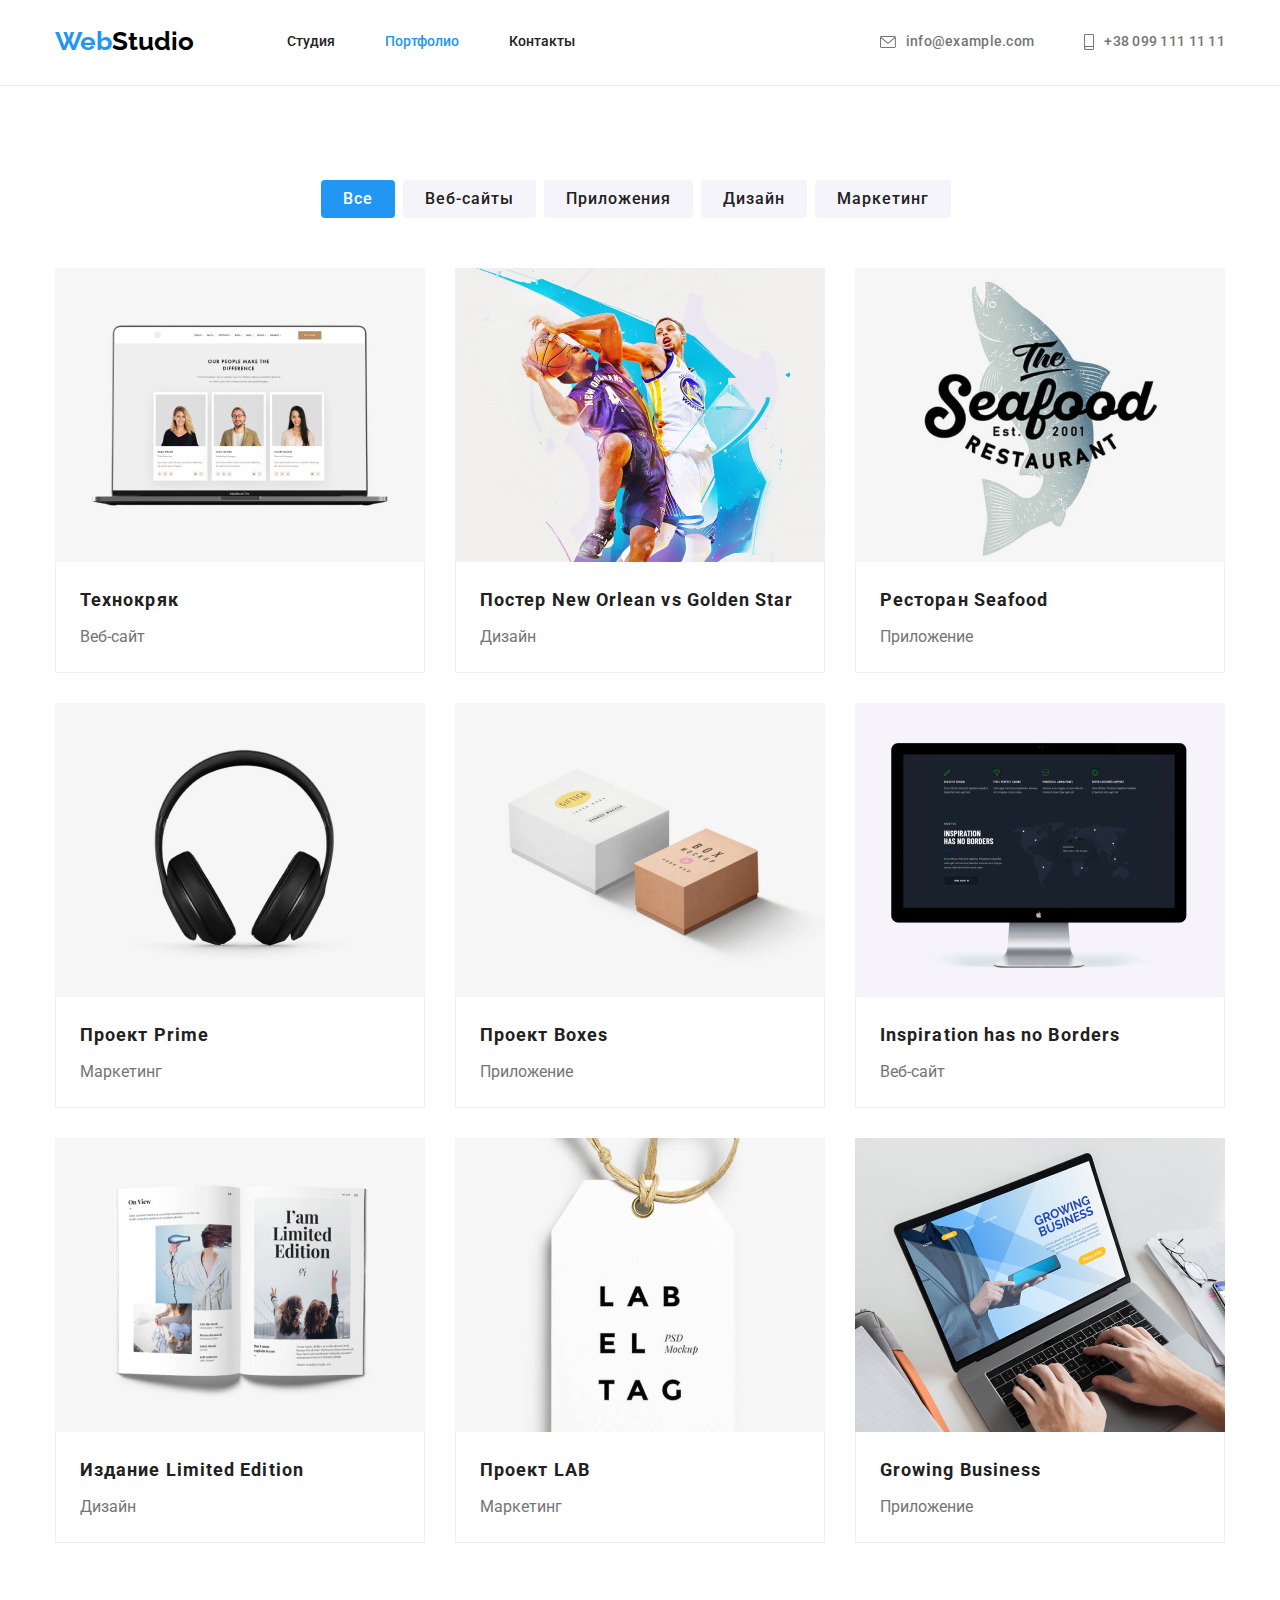
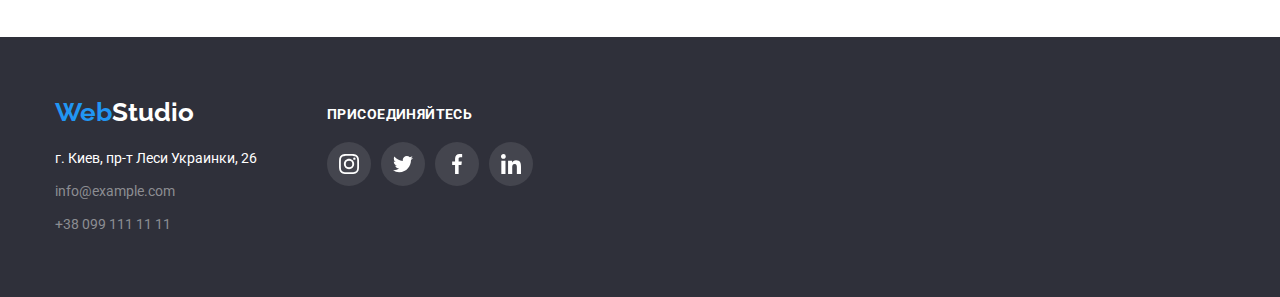
==== portfolio.html @ 83540728 "Initial commit" ====
<!DOCTYPE html>
<html lang="ru">
  <head>
    <meta charset="UTF-8" />
    <meta name="description" content="A description of the page" />
    <title>Webstudio</title>
    <!--Основные шрифты-->
    <link rel="preconnect" href="https://fonts.googleapis.com" />
    <link rel="preconnect" href="https://fonts.gstatic.com" crossorigin />
    <link
      href="https://fonts.googleapis.com/css2?family=Raleway:wght@700&family=Roboto:wght@400;500;700;900&display=swap"
      rel="stylesheet"
    />

    <!-- modern-normalisd-->
    <link
      rel="stylesheet"
      href="https://cdn.jsdelivr.net/npm/modern-normalize@1.1.0/modern-normalize.min.css"
    />

    <link rel="stylesheet" href="./css/styles.css" />
  </head>

  <body>
    <!--шапка страницы-->
    <header class="header section">
      <div class="container main-nav-list">
        <nav class="header-main-nav">
          <a class="header-logo" lang="en" href="./index.html"
            ><span class="header-logo-accent">Web</span>Studio</a
          >

          <ul class="header-items">
            <li class="heder-nav-list"><a class="header-nav" href="./index.html">Студия</a></li>
            <li class="heder-nav-list">
              <a class="header-nav current" href="portfolio.html">Портфолио</a>
            </li>
            <li class="heder-nav-list"><a class="header-nav" href="">Контакты</a></li>
          </ul>
        </nav>

        <ul class="header-contact-items">
          <li class="header-list">
            <a class="header-contact" href="mailto:info@example.com">
              <svg class="header-icon" width="16" height="12">
                <use class="icon-envelope" href="./imeges/icon/icons.svg#icon-envelope"></use>
              </svg>
              info@example.com
            </a>
          </li>
          <li class="header-list">
            <a class="header-contact" href="tel+380991111111">
              <svg class="header-icon" width="10" height="16">
                <use class="icon-smartphone" href="./imeges/icon/icons.svg#icon-smartphone"></use>
              </svg>
              +38 099 111 11 11
            </a>
          </li>
        </ul>
      </div>
    </header>
    <!--Основная часть страницы-->
    <main>
      <div class="section">
        <div class="container">
          <h1 hidden>Галерея</h1>
          <!--Кнопки фильтра-->
          <ul class="list-btn">
            <li><button class="filtr-btn activ-btn" type="button">Все</button></li>
            <li><button class="filtr-btn" type="button">Веб-сайты</button></li>
            <li><button class="filtr-btn" type="button">Приложения</button></li>
            <li><button class="filtr-btn" type="button">Дизайн</button></li>
            <li><button class="filtr-btn" type="button">Маркетинг</button></li>
          </ul>
        </div>

        <!--Портфолио-->
        <div class="container">
          <ul class="list-portfolio">
            <li class="portfolio-section">
              <a class="portfolio-link" href="#"
                ><img
                  class="portfolio-img"
                  src="./imeges/portfolio1.jpg"
                  alt="Веб-сайт"
                  width="370"
                  height="294"
                />
                <div class="portfolio-card">
                  <h2 class="portfolio-titel">Технокряк</h2>
                  <p class="about-portfolio">Веб-сайт</p>
                </div>
              </a>
            </li>

            <li class="portfolio-section">
              <a class="portfolio-link" href="#"
                ><img
                  class="portfolio-img"
                  src="./imeges/portfolio2.jpg"
                  alt="постер команды"
                  width="370"
                  height="294"
                />
                <div class="portfolio-card">
                  <h2 class="portfolio-titel">Постер New Orlean vs Golden Star</h2>
                  <p class="about-portfolio">Дизайн</p>
                </div>
              </a>
            </li>

            <li class="portfolio-section">
              <a class="portfolio-link" href="#"
                ><img
                  class="portfolio-img"
                  src="./imeges/portfolio3.jpg"
                  alt="логотип ресторана"
                  width="370"
                  height="294"
                />
                <div class="portfolio-card">
                  <h2 class="portfolio-titel">Ресторан Seafood</h2>
                  <p class="about-portfolio">Приложение</p>
                </div>
              </a>
            </li>

            <li class="portfolio-section">
              <a class="portfolio-link" href="#"
                ><img
                  class="portfolio-img"
                  src="./imeges/portfolio4.jpg"
                  alt="наушники"
                  width="370"
                  height="294"
                />
                <div class="portfolio-card">
                  <h2 class="portfolio-titel">Проект Prime</h2>
                  <p class="about-portfolio">Маркетинг</p>
                </div>
              </a>
            </li>

            <li class="portfolio-section">
              <a class="portfolio-link" href="#"
                ><img
                  class="portfolio-img"
                  src="./imeges/portfolio5.jpg"
                  alt="бокс проект"
                  width="370"
                  height="294"
                />
                <div class="portfolio-card">
                  <h2 class="portfolio-titel">Проект Boxes</h2>
                  <p class="about-portfolio">Приложение</p>
                </div>
              </a>
            </li>

            <li class="portfolio-section">
              <a class="portfolio-link" href="#"
                ><img
                  class="portfolio-img"
                  src="./imeges/portfolio6.jpg"
                  alt="изображение монитора"
                  width="370"
                  height="294"
                />
                <div class="portfolio-card">
                  <h2 class="portfolio-titel">Inspiration has no Borders</h2>
                  <p class="about-portfolio">Веб-сайт</p>
                </div>
              </a>
            </li>

            <li class="portfolio-section">
              <a class="portfolio-link" href="#"
                ><img
                  class="portfolio-img"
                  src="./imeges/portfolio7.jpg"
                  alt="дизайн книги"
                  width="370"
                  height="294"
                />
                <div class="portfolio-card">
                  <h2 class="portfolio-titel">Издание Limited Edition</h2>
                  <p class="about-portfolio">Дизайн</p>
                </div>
              </a>
            </li>

            <li class="portfolio-section">
              <a class="portfolio-link" href="#"
                ><img
                  class="portfolio-img"
                  src="./imeges/portfolio8.jpg"
                  alt="макет логотипа"
                  width="370"
                  height="294"
                />
                <div class="portfolio-card">
                  <h2 class="portfolio-titel">Проект LAB</h2>
                  <p class="about-portfolio">Маркетинг</p>
                </div>
              </a>
            </li>

            <li class="portfolio-section">
              <a class="portfolio-link" href="#"
                ><img
                  class="portfolio-img"
                  src="./imeges/portfolio9.jpg"
                  alt="проект приложения"
                  width="370"
                  height="294"
                />
                <div class="portfolio-card">
                  <h2 class="portfolio-titel">Growing Business</h2>
                  <p class="about-portfolio">Приложение</p>
                </div>
              </a>
            </li>
          </ul>
        </div>
      </div>
    </main>
    <!--Подвал-->

    <footer class="footer">
      <div class="container">
        <div class="address-section">
          <a class="footer-logo" lang="en" href="./index.html">
            <span class="footer-logo-accent">Web</span>Studio</a
          >
          <address class="address">
            <ul class="address-list">
              <li class="footer-contact-list">
                <a class="footer-contact-adress" href="google.maps.г.Киев,пр-т-Леси-Украинки,26">
                  г. Киев, пр-т Леси Украинки, 26</a
                >
              </li>
              <li class="footer-contact-list">
                <a class="footer-contact" href="mailto:info@example.com">info@example.com</a>
              </li>
              <li class="footer-contact-list">
                <a class="footer-contact" href="tel+380991111111">+38 099 111 11 11</a>
              </li>
            </ul>
          </address>
        </div>
        <!--Соц.сети подвл-->

        <div class="footer-social-list">
          <p class="footer-titel-link">Присоединяйтесь</p>
          <ul class="footer-socials">
            <li class="footer-link-list">
              <a class="footer-linc-icon" href="">
                <svg class="footer-icon" width="20px" height="20px">
                  <use href="./imeges/icon/icons.svg#icon-instagram"></use>
                </svg>
              </a>
            </li>
            <li class="footer-link-list">
              <a class="footer-linc-icon" href="">
                <svg class="footer-icon" width="20px" height="20px">
                  <use href="./imeges/icon/icons.svg#icon-twitter"></use>
                </svg>
              </a>
            </li>
            <li class="footer-link-list">
              <a class="footer-linc-icon" href="">
                <svg class="footer-icon" width="20px" height="20px">
                  <use href="./imeges/icon/icons.svg#icon-facebook"></use>
                </svg>
              </a>
            </li>
            <li class="footer-link-list">
              <a class="footer-linc-icon" href="">
                <svg class="footer-icon" width="20px" height="20px">
                  <use href="./imeges/icon/icons.svg#icon-linkedin"></use>
                </svg>
              </a>
            </li>
          </ul>
        </div>
      </div>
    </footer>
  </body>
</html>
---- css/styles.css ----
:root {
  --primery-text-color: #757575;
  
  --titel-text-color: #212121;
  --accent-text-color: #2196f3;
  --heder-logo-color: #000000;
  --icon-color:#AFB1B8;
  --main-background-color: #ffffff;
  --section-fond-color: #2f303a;
  --border-portfolio: #eeeeee;
  --text-color-logo-adres-btn: #ffffff;
  --text-footer: #8C8D92;
  --filter-btn-tim-fon: #f5f4fa;
  --logo-btn-hover: #188ce8;
  --footer-icon: #44454E;
  --portfolio-section-gap: 30px;
}

*,
*::before *::after {
  box-sizing: border-box;
}
/*Основные правки для всей страницы*/

body {
  background-color: var(--main-background-color);
  font-family: 'Roboto', sans-serif;
  font-size: 14px;
  line-height: 1.5;
  color: var(--primery-text-color);
}

h1,
h2,
h3,
h4,
h5,
h6,
p {
  margin-top: 0;
  margin-bottom: 0;
}

ul {
  padding-left: 0;
  margin-top: 0;
  margin-bottom: 0;
  list-style: none;
}

img {
  display: block;
  max-width: 100%;
  height: auto;
}

.container {
  width: 1200px;
  padding-left: 15px;
  padding-right: 15px;
  margin-right: auto;
  margin-left: auto;
}
.section {
  padding-top: 94px;
  padding-bottom: 94px;
}
/*шапка страницы*/
.header {
  padding-top: 24px;
  padding-bottom: 25px;
  border-bottom: 1px solid #ececec;
  flex-wrap: nowrap;
}

/*header-main-nav*/
.header-main-nav {
  display: flex;
  align-items: center;
}

/*Логотип в хедере*/

.header-logo {
  margin-right: 93px;
  font-family: Raleway;
  color: var(--heder-logo-color);
  font-size: 26px;
  font-weight: bold;
  text-decoration: none;
  cursor: default;
  line-height: 1.2;
}

.header-logo-accent {
  color: var(--accent-text-color);
}

.header-items {
  display: flex;
}

.heder-nav-list {
  margin-right: 50px;
}
.heder-nav-list:last-child {
  margin-right: 0;
}

.header-nav {
  color: var(--titel-text-color);

  padding-top: 10px;
  padding-bottom: 10px;
  display: block;

  font-weight: 500;
  text-decoration: none;

  line-height: 1.14;
}
.header-nav:hover,
.header-nav:focus {
  color: var(--accent-text-color);
}
.header-nav.current {
  color: var(--accent-text-color);
}

/* .heder-contact-list {}*/
 

.header-contact-items {
  margin-left: auto;
  display: flex;
  align-items: center
}
.main-nav-list {
  display: flex;
}
.header-list {
  margin-left: 50px;
}

.header-list:first-child {
  margin-left: 0;
}

.header-contact {
  display: flex;
  align-items: center;
  color: var(--primery-text-color);
  text-decoration: none;
  font-weight: 500;
  line-height: 1.14;
  letter-spacing: 0.02em;
}
.header-contact:hover,
.header-contact:focus {
  color: var(--accent-text-color);
}

.header-icon {
  display: inline-block;
  margin-right: 10px;
  fill: currentColor;
 
}

/*Логотип страницы*/
.logo-section {

  padding-top: 200px;
  padding-bottom: 200px;
  text-align: center;
  background-color: var(--section-fond-color);

  max-width: 1600px;
  min-height: 600px;
  margin-left: auto;
  margin-right: auto;
  
  background-image: linear-gradient(to right,rgba(47, 48, 58, 0.4),rgba(47, 48, 58, 0.4)),
  url(../imeges/imgfon.jpg);
  background-size: cover;
  background-repeat: no-repeat;
}

.logo-titel {
  width: 696px;
  margin: auto;
  color: var(--text-color-logo-adres-btn);
  font-size: 44px;
  font-weight: 900;
  line-height: 1.36;
  letter-spacing: 0.06em;
  font-family: Roboto;
  text-transform: uppercase;
}

.logo-btn {
  margin-top: 30px;
  padding: 10px 32px;
  min-width: 13px;
  color: var(--text-color-logo-adres-btn);
  background-color: var(--accent-text-color);
  font-size: 16px;
  font-weight: bold;
  cursor: pointer;
  line-height: 1.87;
  align-items: center;
  letter-spacing: 0.06em;
  border-radius: 4px;
  border: 0;
}
.logo-btn:hover,
.logo-btn:focus {
  background-color: var(--logo-btn-hover);
}

/*Основная часть страници*/

/*Особенности*/
.features {
  width: 1200px;
  margin: auto;
}
.features-list-icon{
  display: flex;
  align-items: center;
  justify-content: center;
  background: var(--filter-btn-tim-fon);
  border-radius: 4px;
  padding: 0;
  margin-bottom: 30px;
  width: 270px;
  height: 120px;
}

.features-icon{
  
  margin: 0px;
  width: 70px;
  height: 70px;
}

.titel {
  margin-bottom: 10px;
  color: var(--titel-text-color);
  font-weight: bold;
  font-size: 14px;
  line-height: 1.14;
  letter-spacing: 0.03em;
  text-transform: uppercase;
}
.features-section {
  display: flex;
  margin-top: 0;
  margin-bottom: 0;
}

.features-list {
  letter-spacing: 0.03em;
  margin-right: 30px;
  width: 270px;
}
.features-list:last-child {
  margin-right: 0;
}

.about-features {
  color: var(--primery-text-color);
  line-height: 1.71;
  letter-spacing: 0, 03em;
}

/*Примеры робот*/

.gallery-section {
  padding-top: 0;
}

.list-foto {
  display: flex;
}

.gallery-titel {
  margin-bottom: 50px;
  color: var(--titel-text-color);
  font-weight: bold;
  font-size: 36px;
  line-height: 1.16;
  text-align: center;
}
.gellery-list {
  margin-right: 30px;
}
.gellery-list:last-child {
  margin-right: 0;
}

/*Команда   */
.team {
  background-color: var(--filter-btn-tim-fon);
}
.team-list {
  display: flex;
}
.team-titel {
  margin-bottom: 50px;
  text-align: center;
  font-size: 36px;
  line-height: 1.16;
}
.team-section {
  text-align: center;
  margin-right: 30px;
  border-radius: 0px 0px 4px 4px;
  box-shadow: 0px 1px 3px rgba(0, 0, 0, 0.12), 0px 1px 1px rgba(0, 0, 0, 0.14),
    0px 2px 1px rgba(0, 0, 0, 0.2);
  background: var(--main-background-color);
}
.team-section:last-child {
  margin-right: 0;
}
.team-img {
  margin-bottom: 30px;
}

.team-titel,
.titel {
  color: var(--titel-text-color);
}
.titel-person {
  margin-bottom: 10px;
  color: var(--titel-text-color);
  font-weight: 500;
  font-size: 16px;
  line-height: 1.18;
}

.team-position {
  margin-bottom: 16px;
  color: var(--primery-text-color);
  font-size: 16px;
  line-height: 1.18;
}
/* Иконки соц.сетей*/
.socials{
  display: flex;
  justify-content: center;
  gap: 10px;
  margin: 16px 30px 30px 30px;
  
}

.socials-link {
  display: flex; 
  justify-content: center;
  align-items: center;
  border-radius: 50%;
  width: 44px;
  height: 44px;
  fill: var(--icon-color);
}

.socials-link:hover,
.socials-link:focus{
  fill: var(--text-color-logo-adres-btn);
  background: var(--accent-text-color);
}


/*Постоянные клиенты*/

.clients-titel{
 margin-bottom: 50px;
 text-align: center;
 font-size: 36px;
 line-height: 1.16;
 color: var(--titel-text-color);
}
.clients-list{
  display: flex;
  gap: 30px;
}

.clients-link-logo {
  display: flex;
    align-items: center;
    justify-content: center;
    width: 170px;
    height: 92px;
    border: 1px solid var(--icon-color);
    border-radius: 4px;
}

.clients-link-logo:hover,
.clients-link-logo:focus{
border-color: var(--accent-text-color);
}

.clients-link-logo:hover >
.clients-logo,
.clients-link-logo:focus >
.clients-logo{
  fill: var(--accent-text-color);
}

.clients-logo{
width: 106px;
height: 60px;
fill: var(--icon-color);
}

.clients-logo:hover,
.clients-logo:focus{
 fill: var(--accent-text-color) ;
}



/*Подвал */
.footer .container{
  display: flex;
}

.footer {
  padding-top: 60px;
  padding-bottom: 60px;
  background-color: var(--section-fond-color);
}

.footer-logo {
  display: block;
  font-family: Raleway;
  color: var(--text-color-logo-adres-btn);
  font-weight: bold;
  text-decoration: none;
  cursor: default;
  font-size: 26px;
  line-height: 1.19;
  margin-bottom: 20px;
  
}

.footer-logo-accent {
  color: var(--accent-text-color);
}

.footer-contact-list {
  margin-bottom: 9px;
}
.footer-contact-list:last-child {
  margin-bottom: 0px;
}
.footer-contact-adress {
  color: var(--text-color-logo-adres-btn);
  text-decoration: none;

  line-height: 1.71;
  font-style: normal;
  display: block;
}

.footer-contact{
  text-decoration: none;
    line-height: 1.71;
    font-style: normal;
    display: block;
    color: var(--text-footer);
}

.footer-contact:hover,
.footer-contact:focus {
  color: var(--text-color-logo-adres-btn);
}

/*Социальные сети футер*/
.footer-social-list{
  display: inline-block;
  width: 206px;
  height: 80px;
  justify-content: center;
  align-items: center;
  margin-top: 10px;
  margin-left: 70px;
}

.footer-titel-link {
  margin-bottom: 20px;
  color: var(--text-color-logo-adres-btn);
  font-weight: bold;
  font-size: 14px;
  line-height: 1.14;
  letter-spacing: 0.03em;
  text-transform: uppercase;
}
.footer-socials{
  display: flex;
}
.footer-link-list{
margin-right: 10px;
}
.footer-link-list:last-child{
margin-right: 0px;
}

.footer-linc-icon{ 
  display: inline-flex;
  justify-content: center;
  align-items: center;
  border-radius: 50%;
  width: 44px;
  height: 44px;
  background-color: var(--footer-icon);
}


.footer-linc-icon:hover,
.footer-linc-icon:focus{
background-color: var(--accent-text-color);
}

.footer-icon{
fill: var(--text-color-logo-adres-btn);
  
}

/*Портфолио*/

/*Кнопки фильтра*/
.list-btn {
  display: flex;
  justify-content: center;
  margin-bottom: 50px;
}

.filtr-btn {
  margin-right: 8px;
  padding: 6px 22px;
  letter-spacing: 0.06em;
  border-radius: 4px;
  border: 0;

  color: var(--titel-text-color);
  background: var(--filter-btn-tim-fon);
  font-size: 16px;
  font-weight: 500;
  cursor: pointer;
  line-height: 1.62;
}
.filtr-btn:hover,
.filtr-btn:focus {
  color: var(--text-color-logo-adres-btn);
  background: var(--accent-text-color);
  box-shadow: 0px 3px 1px rgba(0, 0, 0, 0.1), 0px 1px 2px rgba(0, 0, 0, 0.08), 0px 2px 2px rgba(0, 0, 0, 0.12);
}

.activ-btn{
  color: var(--text-color-logo-adres-btn);
    background: var(--accent-text-color);
}

/* Галерея портфолио */
.list-portfolio {
  display: flex;
  flex-wrap: wrap;
}

.list-portfolio > .portfolio-section {
  width: calc((100% - 60px) / 3);
  margin-right: 30px;
  margin-bottom: 30px;
}

.portfolio-link {
  display: block;
  text-decoration: none;
}

.portfolio-link:hover,
.portfolio-link:focus{
  box-shadow: 0px 1px 1px rgba(0, 0, 0, 0.12), 0px 4px 4px rgba(0, 0, 0, 0.06), 1px 4px 6px rgba(0, 0, 0, 0.16);
}

.portfolio-section:nth-child(3n) {
  margin-right: 0;
}

.portfolio-section:nth-last-child(-n + 3) {
  margin-bottom: 0;
}
.portfolio-card {
  border-left: 1px solid var(--border-portfolio);
  border-right: 1px solid var(--border-portfolio);
  border-bottom: 1px solid var(--border-portfolio);
  padding: 20px 24px;
}
.portfolio-titel {
  margin-bottom: 4px;
  color: var(--titel-text-color);
  font-weight: bold;
  font-size: 18px;
  line-height: 2;
  letter-spacing: 0.06em;
}
.about-portfolio {
  color: var(--primery-text-color);
  font-size: 16px;
  line-height: 1.87;
}
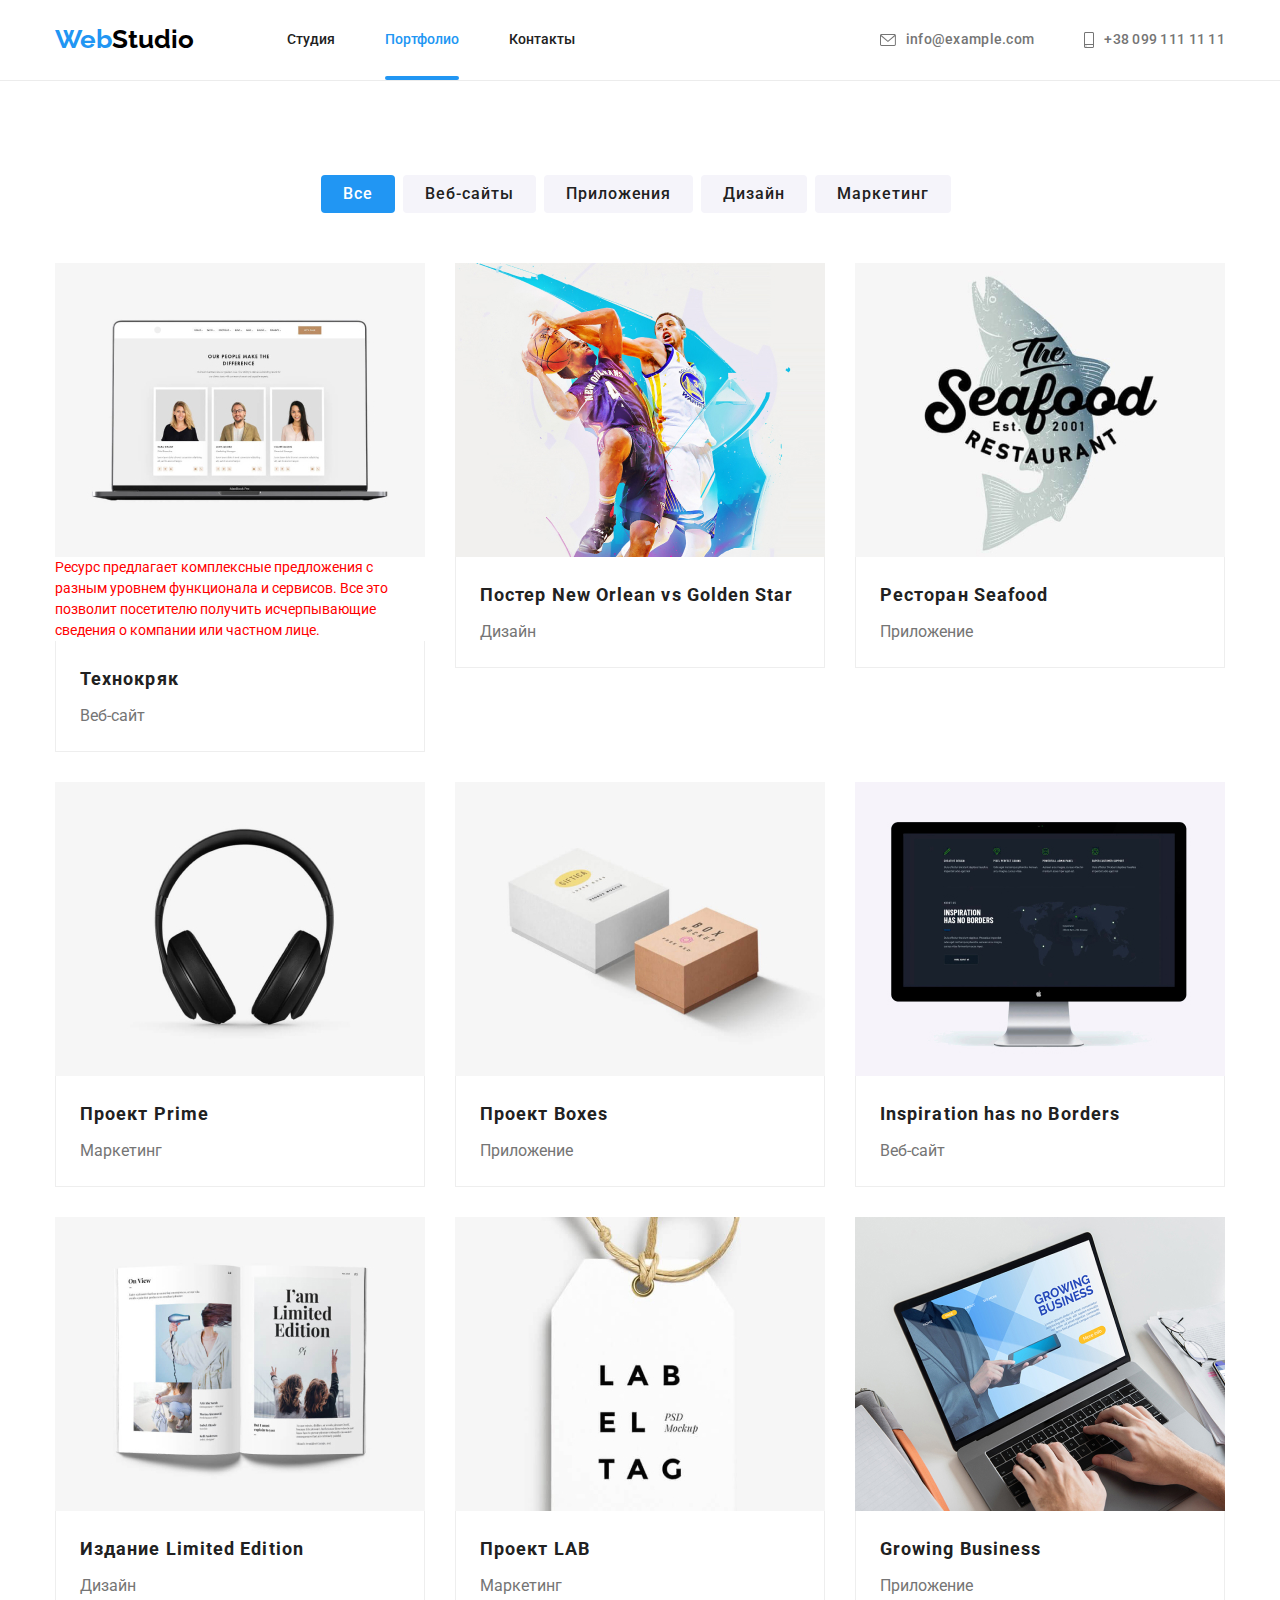
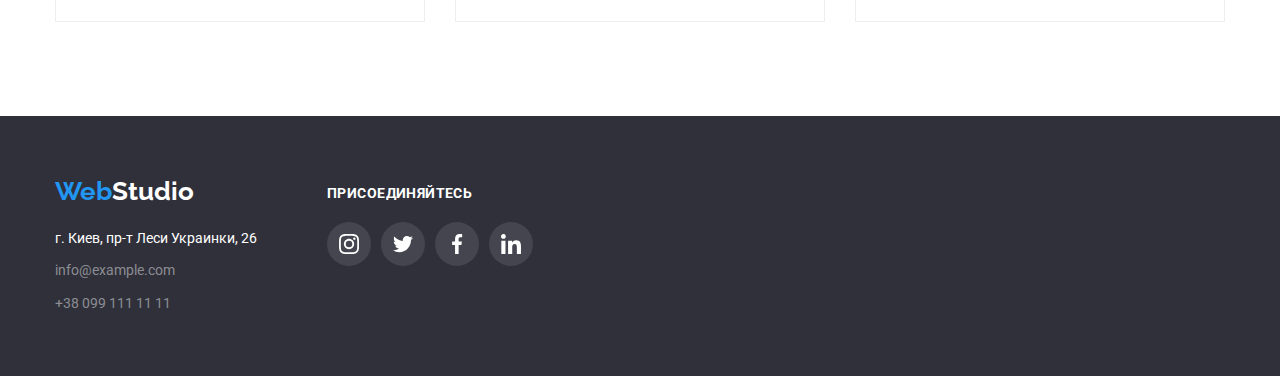
==== commit 9f3b77fd: "оформила хедер согдасно ТЗ. частичносделала секцию портфолио" ====
--- a/portfolio.html
+++ b/portfolio.html
@@ -78,14 +78,23 @@
         <div class="container">
           <ul class="list-portfolio">
             <li class="portfolio-section">
-              <a class="portfolio-link" href="#"
-                ><img
-                  class="portfolio-img"
-                  src="./imeges/portfolio1.jpg"
-                  alt="Веб-сайт"
-                  width="370"
-                  height="294"
-                />
+              <a class="portfolio-link" href="#">
+                <div class="portfolio-thumb">
+                  <img
+                    class="portfolio-img"
+                    src="./imeges/portfolio1.jpg"
+                    alt="Веб-сайт"
+                    width="370"
+                    height="294"
+                  />
+                  <div class="portfolio-overlay">
+                    <p class="portfolio-about">
+                      Ресурс предлагает комплексные предложения с разным уровнем функционала и
+                      сервисов. Все это позволит посетителю получить исчерпывающие сведения о
+                      компании или частном лице.
+                    </p>
+                  </div>
+                </div>
                 <div class="portfolio-card">
                   <h2 class="portfolio-titel">Технокряк</h2>
                   <p class="about-portfolio">Веб-сайт</p>
@@ -94,14 +103,16 @@
             </li>
 
             <li class="portfolio-section">
-              <a class="portfolio-link" href="#"
-                ><img
-                  class="portfolio-img"
-                  src="./imeges/portfolio2.jpg"
-                  alt="постер команды"
-                  width="370"
-                  height="294"
-                />
+              <a class="portfolio-link" href="#">
+                <div class="portfolio-thumb">
+                  <img
+                    class="portfolio-img"
+                    src="./imeges/portfolio2.jpg"
+                    alt="постер команды"
+                    width="370"
+                    height="294"
+                  />
+                </div>
                 <div class="portfolio-card">
                   <h2 class="portfolio-titel">Постер New Orlean vs Golden Star</h2>
                   <p class="about-portfolio">Дизайн</p>
@@ -110,14 +121,16 @@
             </li>
 
             <li class="portfolio-section">
-              <a class="portfolio-link" href="#"
-                ><img
-                  class="portfolio-img"
-                  src="./imeges/portfolio3.jpg"
-                  alt="логотип ресторана"
-                  width="370"
-                  height="294"
-                />
+              <a class="portfolio-link" href="#">
+                <div class="portfolio-thumb">
+                  <img
+                    class="portfolio-img"
+                    src="./imeges/portfolio3.jpg"
+                    alt="логотип ресторана"
+                    width="370"
+                    height="294"
+                  />
+                </div>
                 <div class="portfolio-card">
                   <h2 class="portfolio-titel">Ресторан Seafood</h2>
                   <p class="about-portfolio">Приложение</p>
@@ -126,14 +139,16 @@
             </li>
 
             <li class="portfolio-section">
-              <a class="portfolio-link" href="#"
-                ><img
-                  class="portfolio-img"
-                  src="./imeges/portfolio4.jpg"
-                  alt="наушники"
-                  width="370"
-                  height="294"
-                />
+              <a class="portfolio-link" href="#">
+                <div class="portfolio-thumb">
+                  <img
+                    class="portfolio-img"
+                    src="./imeges/portfolio4.jpg"
+                    alt="наушники"
+                    width="370"
+                    height="294"
+                  />
+                </div>
                 <div class="portfolio-card">
                   <h2 class="portfolio-titel">Проект Prime</h2>
                   <p class="about-portfolio">Маркетинг</p>
@@ -142,14 +157,16 @@
             </li>
 
             <li class="portfolio-section">
-              <a class="portfolio-link" href="#"
-                ><img
-                  class="portfolio-img"
-                  src="./imeges/portfolio5.jpg"
-                  alt="бокс проект"
-                  width="370"
-                  height="294"
-                />
+              <a class="portfolio-link" href="#">
+                <div class="portfolio-thumb">
+                  <img
+                    class="portfolio-img"
+                    src="./imeges/portfolio5.jpg"
+                    alt="бокс проект"
+                    width="370"
+                    height="294"
+                  />
+                </div>
                 <div class="portfolio-card">
                   <h2 class="portfolio-titel">Проект Boxes</h2>
                   <p class="about-portfolio">Приложение</p>
@@ -158,14 +175,16 @@
             </li>
 
             <li class="portfolio-section">
-              <a class="portfolio-link" href="#"
-                ><img
-                  class="portfolio-img"
-                  src="./imeges/portfolio6.jpg"
-                  alt="изображение монитора"
-                  width="370"
-                  height="294"
-                />
+              <a class="portfolio-link" href="#">
+                <div class="portfolio-thumb">
+                  <img
+                    class="portfolio-img"
+                    src="./imeges/portfolio6.jpg"
+                    alt="изображение монитора"
+                    width="370"
+                    height="294"
+                  />
+                </div>
                 <div class="portfolio-card">
                   <h2 class="portfolio-titel">Inspiration has no Borders</h2>
                   <p class="about-portfolio">Веб-сайт</p>
@@ -174,14 +193,16 @@
             </li>
 
             <li class="portfolio-section">
-              <a class="portfolio-link" href="#"
-                ><img
-                  class="portfolio-img"
-                  src="./imeges/portfolio7.jpg"
-                  alt="дизайн книги"
-                  width="370"
-                  height="294"
-                />
+              <a class="portfolio-link" href="#">
+                <div class="portfolio-thumb">
+                  <img
+                    class="portfolio-img"
+                    src="./imeges/portfolio7.jpg"
+                    alt="дизайн книги"
+                    width="370"
+                    height="294"
+                  />
+                </div>
                 <div class="portfolio-card">
                   <h2 class="portfolio-titel">Издание Limited Edition</h2>
                   <p class="about-portfolio">Дизайн</p>
@@ -190,14 +211,16 @@
             </li>
 
             <li class="portfolio-section">
-              <a class="portfolio-link" href="#"
-                ><img
-                  class="portfolio-img"
-                  src="./imeges/portfolio8.jpg"
-                  alt="макет логотипа"
-                  width="370"
-                  height="294"
-                />
+              <a class="portfolio-link" href="#">
+                <div class="portfolio-thumb">
+                  <img
+                    class="portfolio-img"
+                    src="./imeges/portfolio8.jpg"
+                    alt="макет логотипа"
+                    width="370"
+                    height="294"
+                  />
+                </div>
                 <div class="portfolio-card">
                   <h2 class="portfolio-titel">Проект LAB</h2>
                   <p class="about-portfolio">Маркетинг</p>
@@ -206,14 +229,16 @@
             </li>
 
             <li class="portfolio-section">
-              <a class="portfolio-link" href="#"
-                ><img
-                  class="portfolio-img"
-                  src="./imeges/portfolio9.jpg"
-                  alt="проект приложения"
-                  width="370"
-                  height="294"
-                />
+              <a class="portfolio-link" href="#">
+                <div class="portfolio-thumb">
+                  <img
+                    class="portfolio-img"
+                    src="./imeges/portfolio9.jpg"
+                    alt="проект приложения"
+                    width="370"
+                    height="294"
+                  />
+                </div>
                 <div class="portfolio-card">
                   <h2 class="portfolio-titel">Growing Business</h2>
                   <p class="about-portfolio">Приложение</p>
--- a/css/styles.css
+++ b/css/styles.css
@@ -14,6 +14,8 @@
   --logo-btn-hover: #188ce8;
   --footer-icon: #44454E;
   --portfolio-section-gap: 30px;
+
+  --animation: cubic-bezier(0.4, 0, 0.2, 1);
 }
 
 *,
@@ -67,8 +69,8 @@
 }
 /*шапка страницы*/
 .header {
-  padding-top: 24px;
-  padding-bottom: 25px;
+  padding-top: 0px;
+  padding-bottom: 0px; 
   border-bottom: 1px solid #ececec;
   flex-wrap: nowrap;
 }
@@ -110,14 +112,20 @@
 .header-nav {
   color: var(--titel-text-color);
 
-  padding-top: 10px;
-  padding-bottom: 10px;
+  padding-top: 32px;
+  padding-bottom: 32px;
   display: block;
+
+  position: relative;
 
   font-weight: 500;
   text-decoration: none;
 
   line-height: 1.14;
+
+  transition-property: color;
+  transition-duration: 250ms;
+  transition-timing-function:var(--animation);
 }
 .header-nav:hover,
 .header-nav:focus {
@@ -127,6 +135,29 @@
   color: var(--accent-text-color);
 }
 
+.header-nav.header-nav::after{
+  content:"";
+  position: absolute;
+  left: 0px;
+  bottom: 0px;
+  display: block;
+  width: 100%;
+  height: 4px;
+  background-color: var(--accent-text-color);
+
+  opacity: 0;
+  transition: opacity 250ms var(--animation);
+  border-radius: 2px;
+}
+.header-nav:hover::after{
+  opacity: 1;
+  border-radius: 4px;
+}
+.header-nav.current::after{
+  opacity: 1;
+  border-radius: 4px;
+}
+
 /* .heder-contact-list {}*/
  
 
@@ -149,11 +180,18 @@
 .header-contact {
   display: flex;
   align-items: center;
+  padding-top: 32px;
+  padding-bottom: 32px;
   color: var(--primery-text-color);
   text-decoration: none;
   font-weight: 500;
   line-height: 1.14;
   letter-spacing: 0.02em;
+
+  transition-property: color;
+  transition-duration: 250ms;
+  transition-timing-function: var(--animation);
+
 }
 .header-contact:hover,
 .header-contact:focus {
@@ -212,6 +250,10 @@
   letter-spacing: 0.06em;
   border-radius: 4px;
   border: 0;
+
+  transition-property: background-color;
+  transition-duration: 250ms;
+  transition-timing-function: var(--animation);
 }
 .logo-btn:hover,
 .logo-btn:focus {
@@ -238,7 +280,6 @@
 }
 
 .features-icon{
-  
   margin: 0px;
   width: 70px;
   height: 70px;
@@ -293,10 +334,38 @@
   text-align: center;
 }
 .gellery-list {
+  position: relative;
   margin-right: 30px;
 }
 .gellery-list:last-child {
   margin-right: 0;
+
+}
+
+
+.gellery-modal{
+  display: flex;
+  justify-content: center;
+  align-items: center;
+  position: absolute;
+  bottom: 0px;
+  width: 370px;
+  height: 70px;
+  background-color:rgba(47, 48, 58, 0.8);
+ 
+}
+.gellery-text{
+  color: var(--text-color-logo-adres-btn);
+      font-weight: bold;
+        font-size: 14px;
+        line-height: 1.14;
+        letter-spacing: 0.03em;
+        text-transform: uppercase;
+ /* text-align: center;
+ font-weight: bold;
+  font-size: 14px;
+  line-height: 1.14;
+  letter-spacing: 0.03em; */
 }
 
 /*Команда   */
@@ -362,12 +431,17 @@
   width: 44px;
   height: 44px;
   fill: var(--icon-color);
+
+  transition-property: fill;
+  transition-property: background-color;
+  transition-duration: 250ms;
+  transition-timing-function: var(--animation);
 }
 
 .socials-link:hover,
 .socials-link:focus{
   fill: var(--text-color-logo-adres-btn);
-  background: var(--accent-text-color);
+  background-color: var(--accent-text-color);
 }
 
 
@@ -393,6 +467,11 @@
     height: 92px;
     border: 1px solid var(--icon-color);
     border-radius: 4px;
+
+    transition-property: border-color;
+    transition-property: fill;
+    transition-duration: 250ms;
+    transition-timing-function: var(--animation);
 }
 
 .clients-link-logo:hover,
@@ -411,6 +490,10 @@
 width: 106px;
 height: 60px;
 fill: var(--icon-color);
+
+transition-property:fill;
+transition-duration: 250ms;
+transition-timing-function: var(--animation);
 }
 
 .clients-logo:hover,
@@ -469,6 +552,10 @@
     font-style: normal;
     display: block;
     color: var(--text-footer);
+
+    transition-property: color;
+    transition-duration: 250ms;
+    transition-timing-function: var(--animation);
 }
 
 .footer-contact:hover,
@@ -514,8 +601,11 @@
   width: 44px;
   height: 44px;
   background-color: var(--footer-icon);
-}
-
+
+  transition-property: background-color;
+  transition-duration: 250ms;
+  transition-timing-function: var(--animation);
+}
 
 .footer-linc-icon:hover,
 .footer-linc-icon:focus{
@@ -549,6 +639,10 @@
   font-weight: 500;
   cursor: pointer;
   line-height: 1.62;
+
+  transition-property:color ;
+  transition-duration: 250ms;
+  transition-timing-function: var(--animation);
 }
 .filtr-btn:hover,
 .filtr-btn:focus {
@@ -574,23 +668,72 @@
   margin-bottom: 30px;
 }
 
+.portfolio-section:nth-child(3n) {
+  margin-right: 0;
+}
+
+.portfolio-section:nth-last-child(-n + 3) {
+  margin-bottom: 0;
+}
+
 .portfolio-link {
   display: block;
   text-decoration: none;
+
+  transition-property: box-shadov;
+  transition-duration: 250ms;
+  transition-timing-function: var(--animation);
+  
 }
 
 .portfolio-link:hover,
 .portfolio-link:focus{
   box-shadow: 0px 1px 1px rgba(0, 0, 0, 0.12), 0px 4px 4px rgba(0, 0, 0, 0.06), 1px 4px 6px rgba(0, 0, 0, 0.16);
 }
-
-.portfolio-section:nth-child(3n) {
-  margin-right: 0;
-}
-
-.portfolio-section:nth-last-child(-n + 3) {
-  margin-bottom: 0;
-}
+  .portfolio-link:hover .portfolio-thumb::before{
+    transform: translateY(0);
+  }
+
+.portfolio-thumb{
+  position: relative;
+  overflow: hidden;
+}
+.portfolio-thumb::before{
+  display: inline-block;
+  content: "";
+  position: absolute;
+  top: 0;
+  left: 0;
+  width: 100%;
+  height: 100%;
+  background-color: rgba(33, 150, 243, 0.9);
+  transform: translateY(100%);
+  transition: transform 250ms var(--animation);
+ 
+}
+ 
+.portfolio-overlay{
+  position: relative;
+  overflow: hidden;
+}
+.portfolio-overlay::before{
+    position: absolute;
+    top: 0;
+    left: 0;
+    width: 100%;
+    height: 100%;
+    
+    transform: translateY(100%);
+    transition: transform 250ms var(--animation);
+  
+  }
+
+.portfolio-about{
+color:red;
+}
+
+
+
 .portfolio-card {
   border-left: 1px solid var(--border-portfolio);
   border-right: 1px solid var(--border-portfolio);
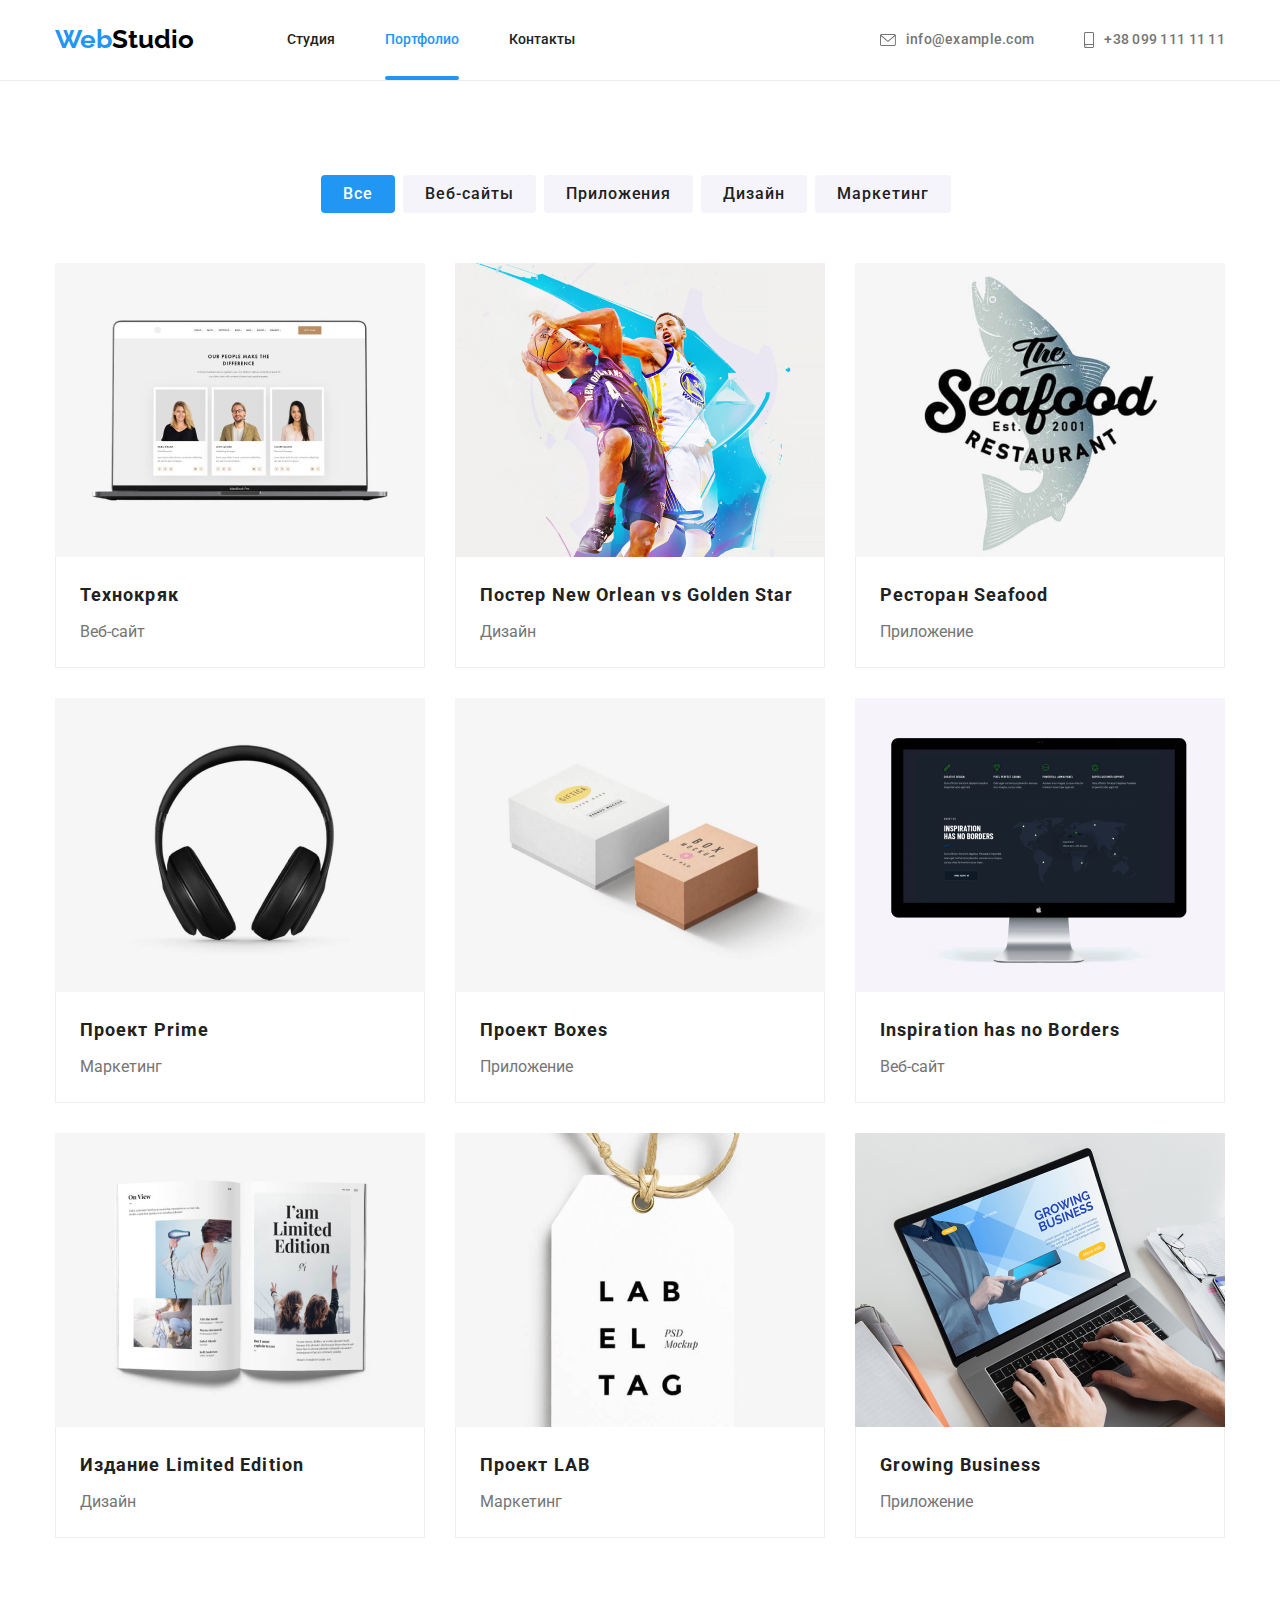
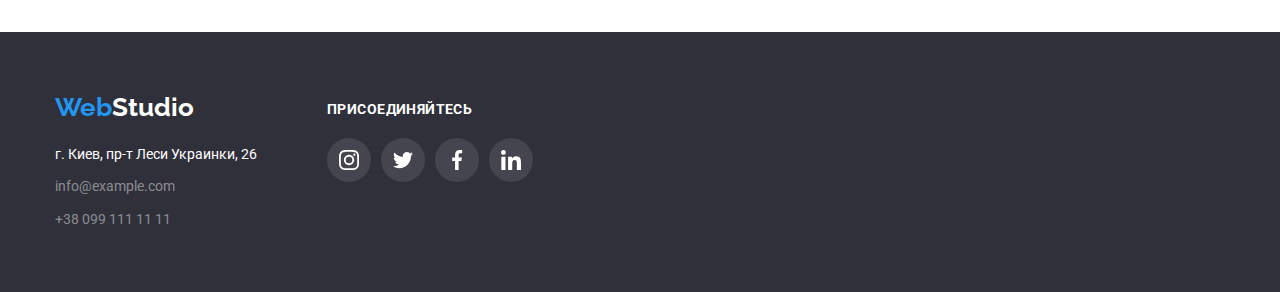
==== commit 6d01345c: "оформила модалку" ====
--- a/portfolio.html
+++ b/portfolio.html
@@ -112,6 +112,13 @@
                     width="370"
                     height="294"
                   />
+                  <div class="portfolio-overlay">
+                    <p class="portfolio-about">
+                      Ресурс предлагает комплексные предложения с разным уровнем функционала и
+                      сервисов. Все это позволит посетителю получить исчерпывающие сведения о
+                      компании или частном лице.
+                    </p>
+                  </div>
                 </div>
                 <div class="portfolio-card">
                   <h2 class="portfolio-titel">Постер New Orlean vs Golden Star</h2>
@@ -130,6 +137,13 @@
                     width="370"
                     height="294"
                   />
+                  <div class="portfolio-overlay">
+                    <p class="portfolio-about">
+                      Ресурс предлагает комплексные предложения с разным уровнем функционала и
+                      сервисов. Все это позволит посетителю получить исчерпывающие сведения о
+                      компании или частном лице.
+                    </p>
+                  </div>
                 </div>
                 <div class="portfolio-card">
                   <h2 class="portfolio-titel">Ресторан Seafood</h2>
@@ -148,6 +162,13 @@
                     width="370"
                     height="294"
                   />
+                  <div class="portfolio-overlay">
+                    <p class="portfolio-about">
+                      Ресурс предлагает комплексные предложения с разным уровнем функционала и
+                      сервисов. Все это позволит посетителю получить исчерпывающие сведения о
+                      компании или частном лице.
+                    </p>
+                  </div>
                 </div>
                 <div class="portfolio-card">
                   <h2 class="portfolio-titel">Проект Prime</h2>
@@ -166,6 +187,13 @@
                     width="370"
                     height="294"
                   />
+                  <div class="portfolio-overlay">
+                    <p class="portfolio-about">
+                      Ресурс предлагает комплексные предложения с разным уровнем функционала и
+                      сервисов. Все это позволит посетителю получить исчерпывающие сведения о
+                      компании или частном лице.
+                    </p>
+                  </div>
                 </div>
                 <div class="portfolio-card">
                   <h2 class="portfolio-titel">Проект Boxes</h2>
@@ -184,6 +212,13 @@
                     width="370"
                     height="294"
                   />
+                  <div class="portfolio-overlay">
+                    <p class="portfolio-about">
+                      Ресурс предлагает комплексные предложения с разным уровнем функционала и
+                      сервисов. Все это позволит посетителю получить исчерпывающие сведения о
+                      компании или частном лице.
+                    </p>
+                  </div>
                 </div>
                 <div class="portfolio-card">
                   <h2 class="portfolio-titel">Inspiration has no Borders</h2>
@@ -202,6 +237,13 @@
                     width="370"
                     height="294"
                   />
+                  <div class="portfolio-overlay">
+                    <p class="portfolio-about">
+                      Ресурс предлагает комплексные предложения с разным уровнем функционала и
+                      сервисов. Все это позволит посетителю получить исчерпывающие сведения о
+                      компании или частном лице.
+                    </p>
+                  </div>
                 </div>
                 <div class="portfolio-card">
                   <h2 class="portfolio-titel">Издание Limited Edition</h2>
@@ -220,6 +262,13 @@
                     width="370"
                     height="294"
                   />
+                  <div class="portfolio-overlay">
+                    <p class="portfolio-about">
+                      Ресурс предлагает комплексные предложения с разным уровнем функционала и
+                      сервисов. Все это позволит посетителю получить исчерпывающие сведения о
+                      компании или частном лице.
+                    </p>
+                  </div>
                 </div>
                 <div class="portfolio-card">
                   <h2 class="portfolio-titel">Проект LAB</h2>
@@ -238,6 +287,13 @@
                     width="370"
                     height="294"
                   />
+                  <div class="portfolio-overlay">
+                    <p class="portfolio-about">
+                      Ресурс предлагает комплексные предложения с разным уровнем функционала и
+                      сервисов. Все это позволит посетителю получить исчерпывающие сведения о
+                      компании или частном лице.
+                    </p>
+                  </div>
                 </div>
                 <div class="portfolio-card">
                   <h2 class="portfolio-titel">Growing Business</h2>
--- a/css/styles.css
+++ b/css/styles.css
@@ -260,6 +260,77 @@
   background-color: var(--logo-btn-hover);
 }
 
+/* Модальное окно */
+
+.backdrop{
+  position: fixed;
+  top:0;
+  left:0;
+  width: 100%;
+  height: 100%;
+  background-color: rgba(0, 0, 0, 0.2);
+
+  opacity: 1;
+}
+.backdrop.is-hiden {
+  
+  opacity: 0;
+  pointer-events: none; 
+}
+
+.modal{
+  position: absolute;
+  top: 50%;
+  left: 50%;
+  transform: translate(-50%, -50%);
+
+  width: 528px;
+  height: 581px;
+  background-color: var(--main-background-color);
+  
+}
+.modal-btn{
+position: absolute;
+right: 0;
+width: 30px;
+height: 30px;
+border: 1px solid rgba(0, 0, 0, 0.1);
+border-radius: 50%;
+background: #EAEAEA;
+}
+
+.modal-btn:hover
+.modal-btn:focus {
+border: var(--accent-text-color);
+}
+
+.modal-icon{
+  
+  width: 11px;
+  height: 11px;
+}
+/* 
+.backdrop{
+  position: fixed;
+  top:0;
+  left: 0;
+  width: 100%;
+  height: 100%;
+  background-color: rgba(43, 165, 59, 0.06);
+}
+
+.backdrop.is-hidden{
+  opacity: 0;
+  pointer-events: none;
+}
+
+.modal{
+  position: absolute;
+  top: 50%;
+  left: 50%;
+  transform: translate();
+} */
+
 /*Основная часть страници*/
 
 /*Особенности*/
@@ -711,28 +782,35 @@
   transition: transform 250ms var(--animation);
  
 }
- 
+
 .portfolio-overlay{
-  position: relative;
-  overflow: hidden;
-}
-.portfolio-overlay::before{
     position: absolute;
     top: 0;
     left: 0;
     width: 100%;
     height: 100%;
+
+    display: flex;
+    justify-content: center;
+    align-items: center;
+         
     
     transform: translateY(100%);
     transition: transform 250ms var(--animation);
-  
+    
   }
+ 
+ .portfolio-link:hover .portfolio-overlay{
+   transform: translateY(0);
+ }
 
 .portfolio-about{
-color:red;
-}
-
-
+padding-left: 24px;
+padding-right: 24px;
+  font-size: 18px;
+  line-height: 1.56;
+color: #D0E9FD;
+}
 
 .portfolio-card {
   border-left: 1px solid var(--border-portfolio);
